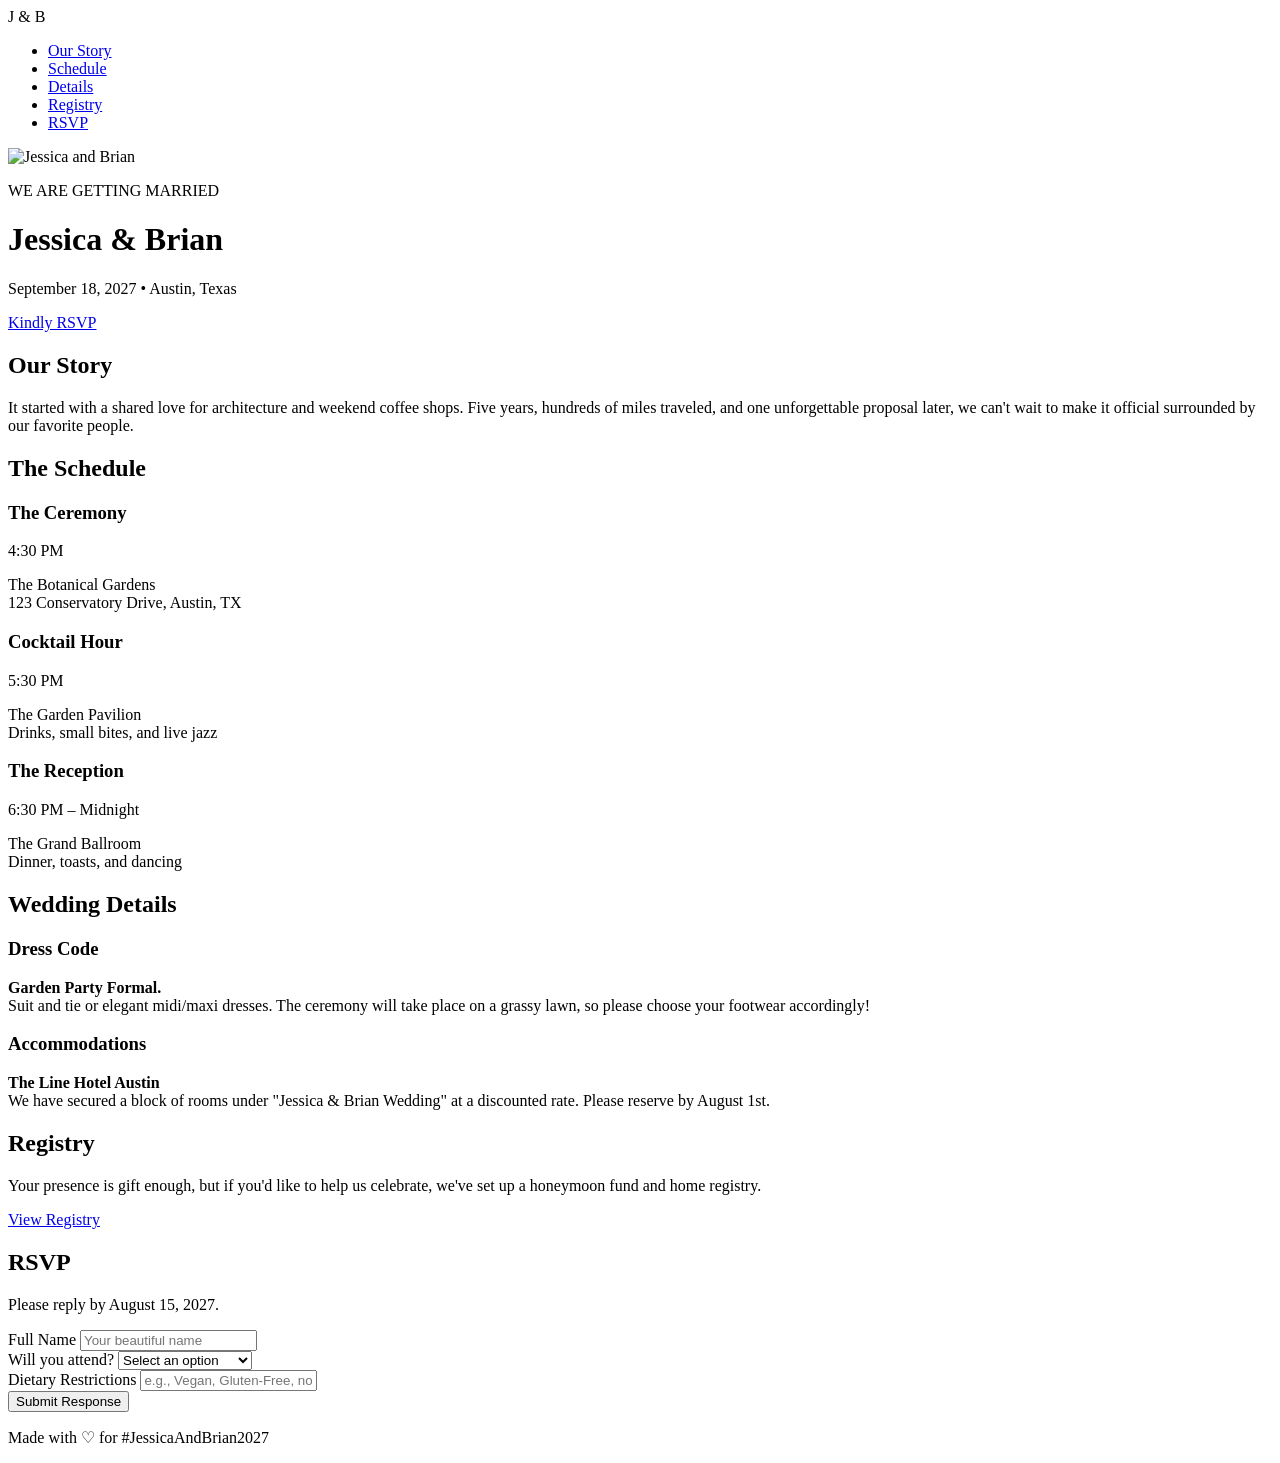
==== index.html @ 6096915d "Create wedding website index.html" ====
<!DOCTYPE html>
<html lang="en">
<head>
    <meta charset="UTF-8">
    <meta name="viewport" content="width=device-width, initial-scale=1.0">
    <title>Our Wedding | Jessica & Brian</title>
    <link rel="stylesheet" href="style.css">
    <!-- Google Fonts for an editorial Canva-like feel -->
    <link rel="preconnect" href="https://googleapis.com">
    <link rel="preconnect" href="https://gstatic.com" crossorigin>
    <link href="https://googleapis.com/css2?family=Cinzel:wght@400;600&family=Montserrat:wght@300;400;500&display=swap" rel="stylesheet">
</head>
<body>

    <!-- Navigation Bar -->
    <nav class="navbar">
        <div class="nav-logo">J & B</div>
        <ul class="nav-links">
            <li><a href="#story">Our Story</a></li>
            <li><a href="#schedule">Schedule</a></li>
            <li><a href="#details">Details</a></li>
            <li><a href="#registry">Registry</a></li>
            <li><a href="#rsvp" class="nav-btn">RSVP</a></li>
        </ul>
    </nav>

    <!-- Hero Section (Split Layout) -->
    <header class="hero">
        <div class="hero-image">
            <!-- Replace with your own engagement photo path -->
            <img src="engagement.jpg" alt="Jessica and Brian">
        </div>
        <div class="hero-text">
            <p class="hero-subtitle">WE ARE GETTING MARRIED</p>
            <h1>Jessica & Brian</h1>
            <p class="hero-date">September 18, 2027 • Austin, Texas</p>
            <a href="#rsvp" class="btn">Kindly RSVP</a>
        </div>
    </header>

    <!-- Our Story Section -->
    <section id="story" class="section container">
        <h2 class="section-title">Our Story</h2>
        <div class="story-content">
            <p>It started with a shared love for architecture and weekend coffee shops. Five years, hundreds of miles traveled, and one unforgettable proposal later, we can't wait to make it official surrounded by our favorite people.</p>
        </div>
    </section>

    <!-- Schedule Section -->
    <section id="schedule" class="section bg-light">
        <div class="container">
            <h2 class="section-title">The Schedule</h2>
            <div class="timeline">
                <div class="timeline-item">
                    <h3>The Ceremony</h3>
                    <p class="time">4:30 PM</p>
                    <p>The Botanical Gardens<br>123 Conservatory Drive, Austin, TX</p>
                </div>
                <div class="timeline-item">
                    <h3>Cocktail Hour</h3>
                    <p class="time">5:30 PM</p>
                    <p>The Garden Pavilion<br>Drinks, small bites, and live jazz</p>
                </div>
                <div class="timeline-item">
                    <h3>The Reception</h3>
                    <p class="time">6:30 PM – Midnight</p>
                    <p>The Grand Ballroom<br>Dinner, toasts, and dancing</p>
                </div>
            </div>
        </div>
    </section>

    <!-- Travel & Details Section -->
    <section id="details" class="section container">
        <h2 class="section-title">Wedding Details</h2>
        <div class="grid">
            <div class="card">
                <h3>Dress Code</h3>
                <p><strong>Garden Party Formal.</strong><br>Suit and tie or elegant midi/maxi dresses. The ceremony will take place on a grassy lawn, so please choose your footwear accordingly!</p>
            </div>
            <div class="card">
                <h3>Accommodations</h3>
                <p><strong>The Line Hotel Austin</strong><br>We have secured a block of rooms under "Jessica & Brian Wedding" at a discounted rate. Please reserve by August 1st.</p>
            </div>
        </div>
    </section>

    <!-- Registry Section -->
    <section id="registry" class="section bg-light">
        <div class="container text-center">
            <h2 class="section-title">Registry</h2>
            <p>Your presence is gift enough, but if you'd like to help us celebrate, we've set up a honeymoon fund and home registry.</p>
            <div class="registry-links">
                <a href="#" class="btn btn-outline" target="_blank">View Registry</a>
            </div>
        </div>
    </section>

    <!-- RSVP Section (GitHub Pages Friendly) -->
    <section id="rsvp" class="section container">
        <h2 class="section-title">RSVP</h2>
        <p class="text-center">Please reply by August 15, 2027.</p>
        <!-- Replace the action URL with your Google Form embed or external form handler link if desired -->
        <form class="rsvp-form" action="#" method="POST">
            <div class="form-group">
                <label for="name">Full Name</label>
                <input type="text" id="name" name="name" required placeholder="Your beautiful name">
            </div>
            <div class="form-group">
                <label for="attendance">Will you attend?</label>
                <select id="attendance" name="attendance" required>
                    <option value="" disabled selected>Select an option</option>
                    <option value="yes">Joyfully Accept</option>
                    <option value="no">Regretfully Decline</option>
                </select>
            </div>
            <div class="form-group">
                <label for="diet">Dietary Restrictions</label>
                <input type="text" id="diet" name="diet" placeholder="e.g., Vegan, Gluten-Free, none">
            </div>
            <button type="submit" class="btn">Submit Response</button>
        </form>
    </section>

    <!-- Footer -->
    <footer class="footer">
        <p>Made with ♡ for #JessicaAndBrian2027</p>
    </footer>

</body>
</html>
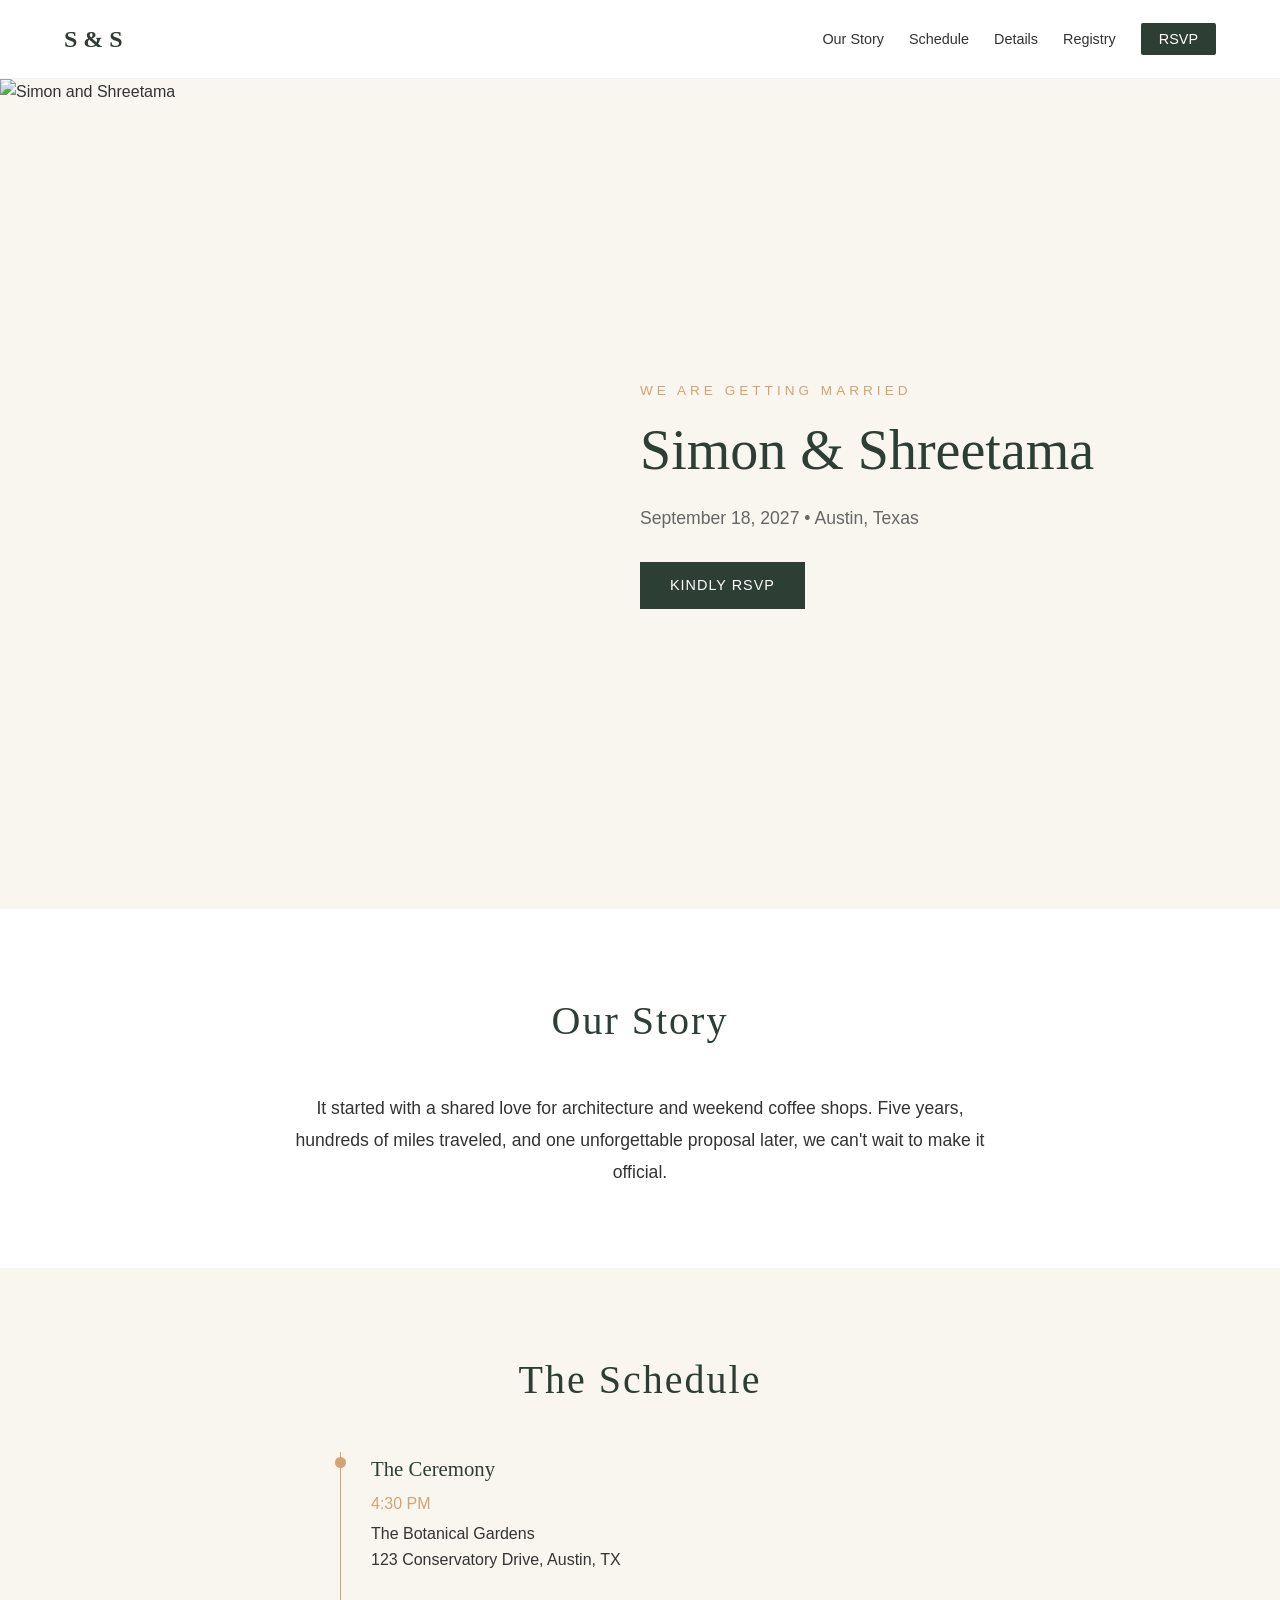
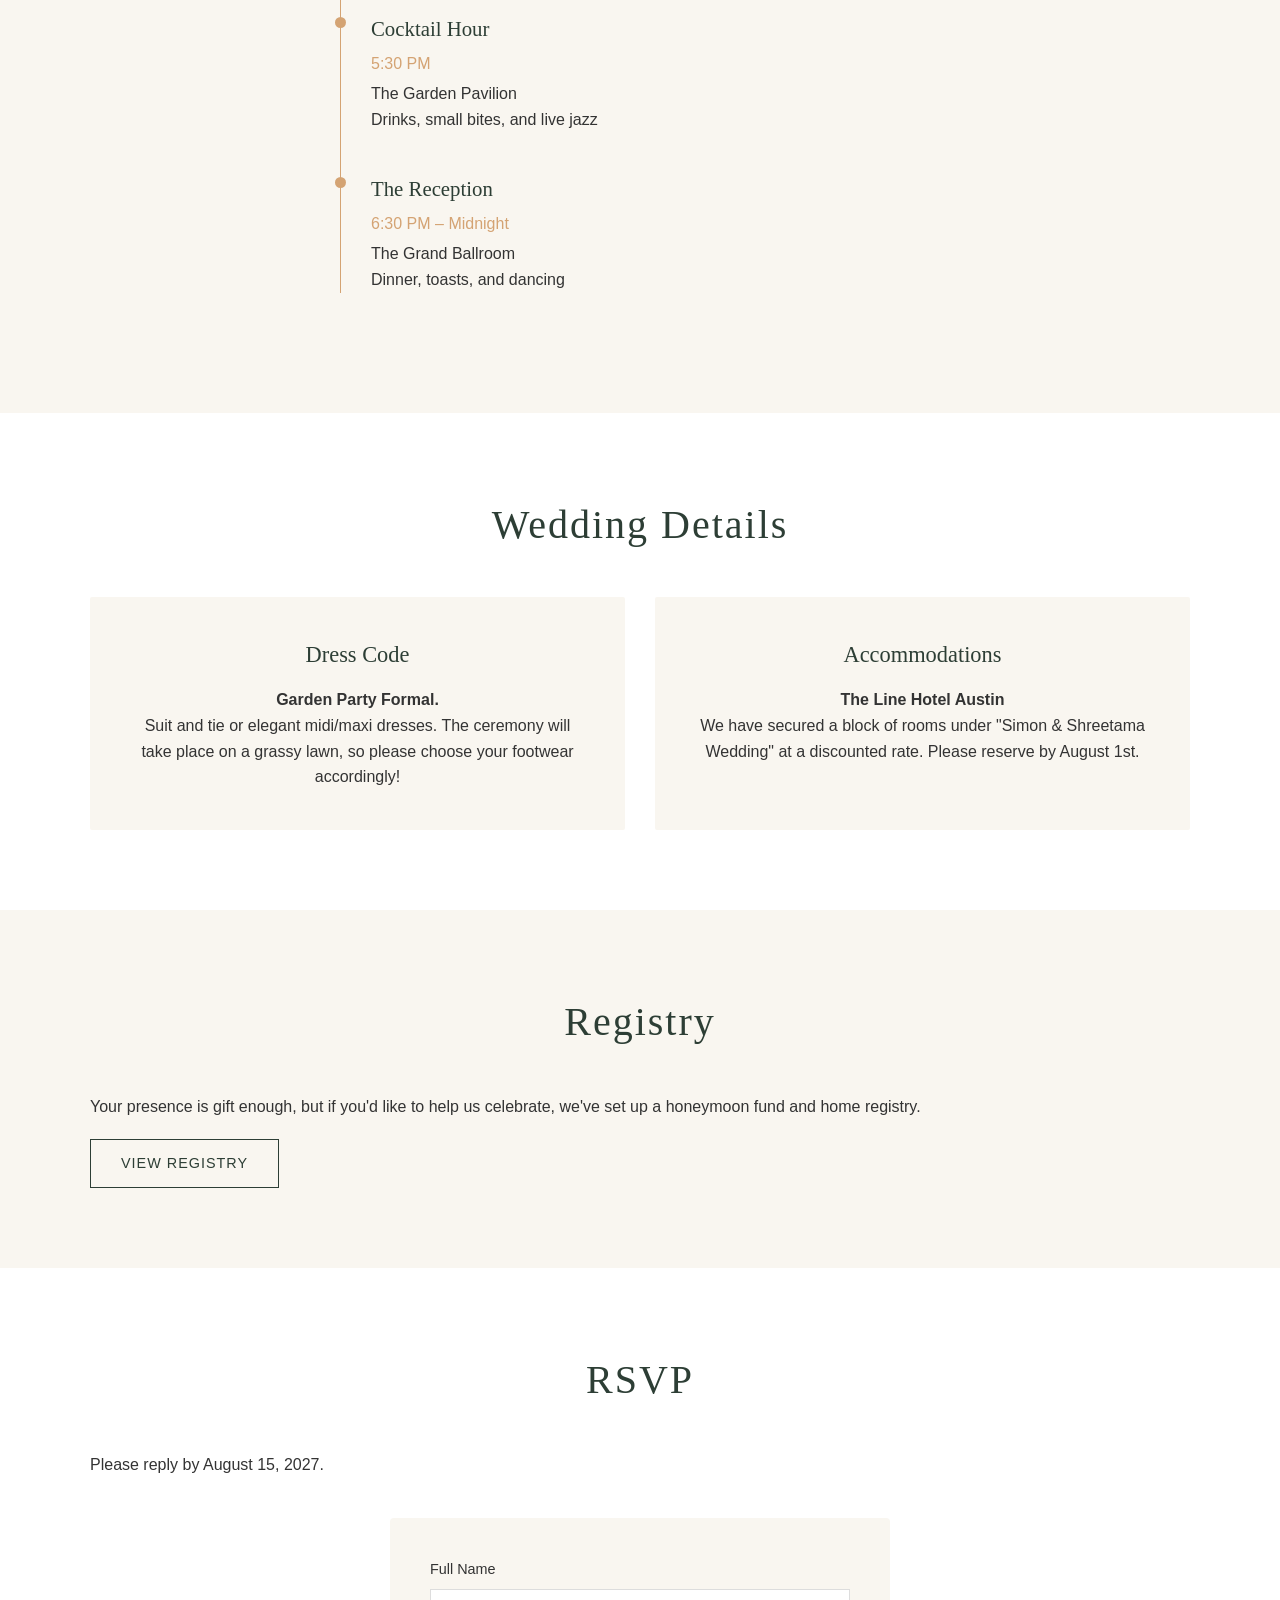
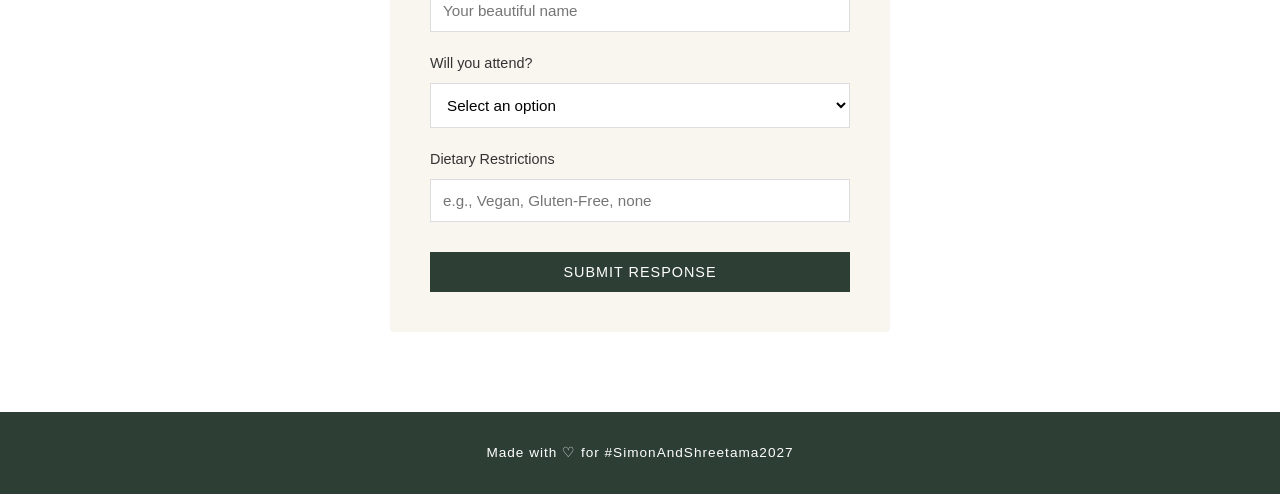
==== commit fd05c497: "Update names to Simon and Shreetama." ====
--- a/index.html
+++ b/index.html
@@ -3,7 +3,7 @@
 <head>
     <meta charset="UTF-8">
     <meta name="viewport" content="width=device-width, initial-scale=1.0">
-    <title>Our Wedding | Jessica & Brian</title>
+    <title>Our Wedding | Simon & Shreetama</title>
     <link rel="stylesheet" href="style.css">
     <!-- Google Fonts for an editorial Canva-like feel -->
     <link rel="preconnect" href="https://googleapis.com">
@@ -14,7 +14,7 @@
 
     <!-- Navigation Bar -->
     <nav class="navbar">
-        <div class="nav-logo">J & B</div>
+        <div class="nav-logo">S & S</div>
         <ul class="nav-links">
             <li><a href="#story">Our Story</a></li>
             <li><a href="#schedule">Schedule</a></li>
@@ -28,11 +28,11 @@
     <header class="hero">
         <div class="hero-image">
             <!-- Replace with your own engagement photo path -->
-            <img src="engagement.jpg" alt="Jessica and Brian">
+            <img src="engagement.jpg" alt="Simon and Shreetama">
         </div>
         <div class="hero-text">
             <p class="hero-subtitle">WE ARE GETTING MARRIED</p>
-            <h1>Jessica & Brian</h1>
+            <h1>Simon & Shreetama</h1>
             <p class="hero-date">September 18, 2027 • Austin, Texas</p>
             <a href="#rsvp" class="btn">Kindly RSVP</a>
         </div>
@@ -42,7 +42,7 @@
     <section id="story" class="section container">
         <h2 class="section-title">Our Story</h2>
         <div class="story-content">
-            <p>It started with a shared love for architecture and weekend coffee shops. Five years, hundreds of miles traveled, and one unforgettable proposal later, we can't wait to make it official surrounded by our favorite people.</p>
+            <p>It started with a shared love for architecture and weekend coffee shops. Five years, hundreds of miles traveled, and one unforgettable proposal later, we can't wait to make it official.</p>
         </div>
     </section>
 
@@ -80,7 +80,7 @@
             </div>
             <div class="card">
                 <h3>Accommodations</h3>
-                <p><strong>The Line Hotel Austin</strong><br>We have secured a block of rooms under "Jessica & Brian Wedding" at a discounted rate. Please reserve by August 1st.</p>
+                <p><strong>The Line Hotel Austin</strong><br>We have secured a block of rooms under "Simon & Shreetama Wedding" at a discounted rate. Please reserve by August 1st.</p>
             </div>
         </div>
     </section>
@@ -124,7 +124,7 @@
 
     <!-- Footer -->
     <footer class="footer">
-        <p>Made with ♡ for #JessicaAndBrian2027</p>
+        <p>Made with ♡ for #SimonAndShreetama2027</p>
     </footer>
 
 </body>
--- a/style.css
+++ b/style.css
@@ -0,0 +1,324 @@
+/* --- Global Resets & Variables --- */
+:root {
+    --primary-color: #2D3E35; /* Editorial Forest Green */
+    --accent-color: #D4A373;  /* Warm Sand/Gold Accent */
+    --text-color: #333333;
+    --bg-light: #F9F6F0;      /* Warm Cream Background */
+    --white: #FFFFFF;
+    --font-heading: 'Cinzel', serif;
+    --font-body: 'Montserrat', sans-serif;
+}
+
+* {
+    margin: 0;
+    padding: 0;
+    box-sizing: border-box;
+}
+
+html {
+    scroll-behavior: smooth;
+}
+
+body {
+    font-family: var(--font-body);
+    color: var(--text-color);
+    line-height: 1.6;
+    background-color: var(--white);
+}
+
+/* --- Layout Utilities --- */
+.container {
+    width: 90%;
+    max-width: 1100px;
+    margin: 0 auto;
+}
+
+.section {
+    padding: 80px 0;
+}
+
+.bg-light {
+    background-color: var(--bg-light);
+}
+
+.text-center {
+    text-center: center;
+}
+
+h1, h2, h3 {
+    font-family: var(--font-heading);
+    color: var(--primary-color);
+    font-weight: 400;
+}
+
+.section-title {
+    font-size: 2.5rem;
+    text-align: center;
+    margin-bottom: 40px;
+    letter-spacing: 2px;
+}
+
+/* --- Navigation Bar --- */
+.navbar {
+    display: flex;
+    justify-content: space-between;
+    align-items: center;
+    padding: 20px 5%;
+    position: sticky;
+    top: 0;
+    background: rgba(255, 255, 255, 0.95);
+    z-index: 1000;
+    border-bottom: 1px solid rgba(0,0,0,0.05);
+}
+
+.nav-logo {
+    font-family: var(--font-heading);
+    font-size: 1.5rem;
+    font-weight: 600;
+    color: var(--primary-color);
+}
+
+.nav-links {
+    display: flex;
+    list-style: none;
+    align-items: center;
+}
+
+.nav-links li {
+    margin-left: 25px;
+}
+
+.nav-links a {
+    text-decoration: none;
+    color: var(--text-color);
+    font-size: 0.9rem;
+    font-weight: 400;
+    transition: color 0.3s;
+}
+
+.nav-links a:hover {
+    color: var(--accent-color);
+}
+
+.nav-btn {
+    background-color: var(--primary-color);
+    color: var(--white) !important;
+    padding: 8px 18px;
+    border-radius: 2px;
+}
+
+/* --- Buttons --- */
+.btn {
+    display: inline-block;
+    background-color: var(--primary-color);
+    color: var(--white);
+    padding: 12px 30px;
+    text-decoration: none;
+    font-size: 0.9rem;
+    letter-spacing: 1px;
+    text-transform: uppercase;
+    transition: background-color 0.3s, transform 0.2s;
+    border: none;
+    cursor: pointer;
+}
+
+.btn:hover {
+    background-color: #1f2c25;
+    transform: translateY(-2px);
+}
+
+.btn-outline {
+    background-color: transparent;
+    color: var(--primary-color);
+    border: 1px solid var(--primary-color);
+    margin-top: 20px;
+}
+
+.btn-outline:hover {
+    background-color: var(--primary-color);
+    color: var(--white);
+}
+
+/* --- Hero Section (Canva Split Style) --- */
+.hero {
+    display: flex;
+    min-height: calc(100vh - 70px);
+    background-color: var(--bg-light);
+}
+
+.hero-image {
+    flex: 1;
+    overflow: hidden;
+}
+
+.hero-image img {
+    width: 100%;
+    height: 100%;
+    object-fit: cover;
+}
+
+.hero-text {
+    flex: 1;
+    display: flex;
+    flex-direction: column;
+    justify-content: center;
+    align-items: flex-start;
+    padding: 60px;
+}
+
+.hero-subtitle {
+    font-size: 0.85rem;
+    letter-spacing: 4px;
+    color: var(--accent-color);
+    margin-bottom: 15px;
+}
+
+.hero h1 {
+    font-size: 3.5rem;
+    line-height: 1.2;
+    margin-bottom: 20px;
+}
+
+.hero-date {
+    font-size: 1.1rem;
+    margin-bottom: 30px;
+    color: #666;
+}
+
+/* --- Our Story --- */
+.story-content {
+    max-width: 700px;
+    margin: 0 auto;
+    text-align: center;
+    font-size: 1.1rem;
+    line-height: 1.8;
+}
+
+/* --- Schedule Timeline --- */
+.timeline {
+    max-width: 600px;
+    margin: 0 auto;
+    position: relative;
+    padding-left: 30px;
+    border-left: 1px solid var(--accent-color);
+}
+
+.timeline-item {
+    margin-bottom: 40px;
+    position: relative;
+}
+
+.timeline-item::before {
+    content: '';
+    position: absolute;
+    left: -36px;
+    top: 5px;
+    width: 11px;
+    height: 11px;
+    background-color: var(--accent-color);
+    border-radius: 50%;
+}
+
+.timeline-item h3 {
+    font-size: 1.3rem;
+    margin-bottom: 5px;
+}
+
+.time {
+    font-weight: 500;
+    color: var(--accent-color);
+    margin-bottom: 5px;
+}
+
+/* --- Grid & Details Cards --- */
+.grid {
+    display: grid;
+    grid-template-columns: repeat(auto-fit, minmax(300px, 1fr));
+    gap: 30px;
+    margin-top: 20px;
+}
+
+.card {
+    background: var(--bg-light);
+    padding: 40px;
+    border-radius: 2px;
+    text-align: center;
+}
+
+.card h3 {
+    margin-bottom: 15px;
+    font-size: 1.4rem;
+}
+
+/* --- RSVP Form --- */
+.rsvp-form {
+    max-width: 500px;
+    margin: 40px auto 0 auto;
+    background: var(--bg-light);
+    padding: 40px;
+    border-radius: 4px;
+}
+
+.form-group {
+    margin-bottom: 20px;
+}
+
+.form-group label {
+    display: block;
+    margin-bottom: 8px;
+    font-size: 0.9rem;
+    font-weight: 500;
+}
+
+.form-group input,
+.form-group select {
+    width: 100%;
+    padding: 12px;
+    border: 1px solid #ddd;
+    background: var(--white);
+    font-family: var(--font-body);
+    font-size: 0.95rem;
+}
+
+.rsvp-form .btn {
+    width: 100%;
+    margin-top: 10px;
+}
+
+/* --- Footer --- */
+.footer {
+    background-color: var(--primary-color);
+    color: var(--white);
+    text-align: center;
+    padding: 30px 0;
+    font-size: 0.85rem;
+    letter-spacing: 1px;
+}
+
+/* --- Mobile Responsiveness --- */
+@media (max-width: 768px) {
+    .navbar {
+        flex-direction: column;
+        gap: 15px;
+    }
+    .nav-links {
+        gap: 15px;
+    }
+    .nav-links li {
+        margin-left: 0;
+    }
+    .hero {
+        flex-direction: column;
+    }
+    .hero-text {
+        padding: 40px 20px;
+        align-items: center;
+        text-align: center;
+    }
+    .hero h1 {
+        font-size: 2.5rem;
+    }
+    .section-title {
+        font-size: 2rem;
+    }
+}
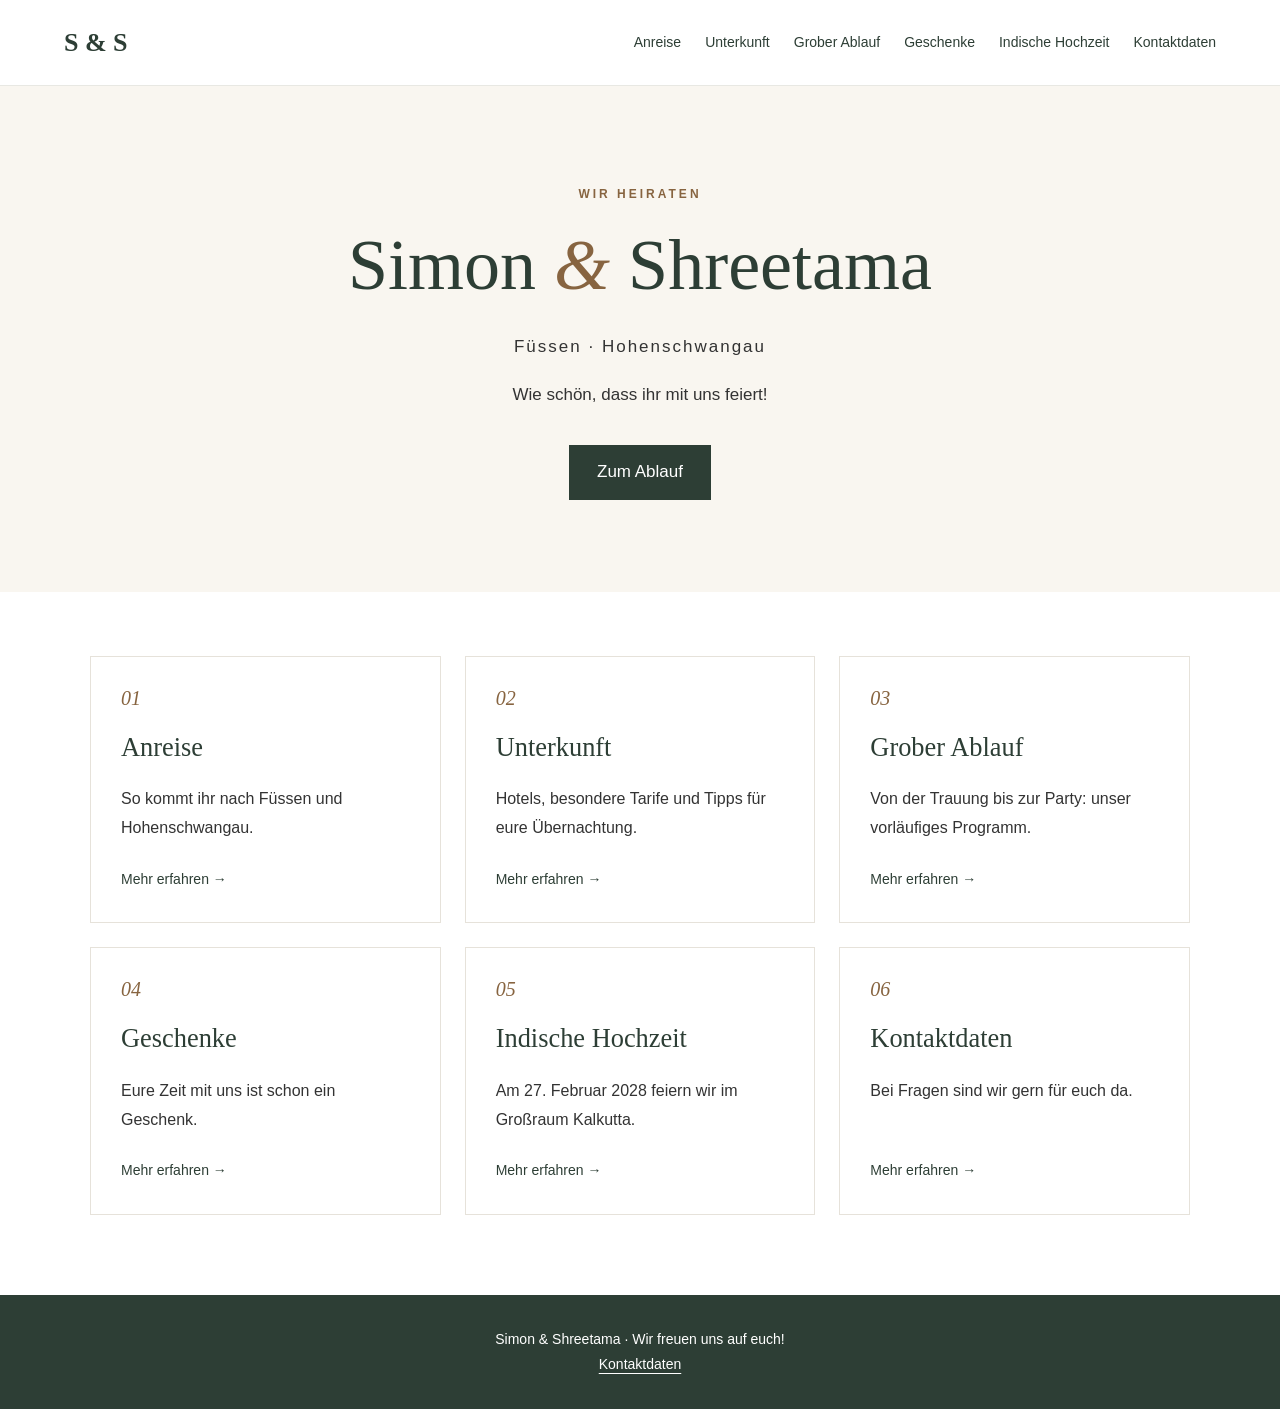
==== commit 5545a0ca: "Replace wedding template with six German information pages from supplied document" ====
--- a/index.html
+++ b/index.html
@@ -1,131 +1,5 @@
-<!DOCTYPE html>
-<html lang="en">
-<head>
-    <meta charset="UTF-8">
-    <meta name="viewport" content="width=device-width, initial-scale=1.0">
-    <title>Our Wedding | Simon & Shreetama</title>
-    <link rel="stylesheet" href="style.css">
-    <!-- Google Fonts for an editorial Canva-like feel -->
-    <link rel="preconnect" href="https://googleapis.com">
-    <link rel="preconnect" href="https://gstatic.com" crossorigin>
-    <link href="https://googleapis.com/css2?family=Cinzel:wght@400;600&family=Montserrat:wght@300;400;500&display=swap" rel="stylesheet">
-</head>
-<body>
-
-    <!-- Navigation Bar -->
-    <nav class="navbar">
-        <div class="nav-logo">S & S</div>
-        <ul class="nav-links">
-            <li><a href="#story">Our Story</a></li>
-            <li><a href="#schedule">Schedule</a></li>
-            <li><a href="#details">Details</a></li>
-            <li><a href="#registry">Registry</a></li>
-            <li><a href="#rsvp" class="nav-btn">RSVP</a></li>
-        </ul>
-    </nav>
-
-    <!-- Hero Section (Split Layout) -->
-    <header class="hero">
-        <div class="hero-image">
-            <!-- Replace with your own engagement photo path -->
-            <img src="engagement.jpg" alt="Simon and Shreetama">
-        </div>
-        <div class="hero-text">
-            <p class="hero-subtitle">WE ARE GETTING MARRIED</p>
-            <h1>Simon & Shreetama</h1>
-            <p class="hero-date">September 18, 2027 • Austin, Texas</p>
-            <a href="#rsvp" class="btn">Kindly RSVP</a>
-        </div>
-    </header>
-
-    <!-- Our Story Section -->
-    <section id="story" class="section container">
-        <h2 class="section-title">Our Story</h2>
-        <div class="story-content">
-            <p>It started with a shared love for architecture and weekend coffee shops. Five years, hundreds of miles traveled, and one unforgettable proposal later, we can't wait to make it official.</p>
-        </div>
-    </section>
-
-    <!-- Schedule Section -->
-    <section id="schedule" class="section bg-light">
-        <div class="container">
-            <h2 class="section-title">The Schedule</h2>
-            <div class="timeline">
-                <div class="timeline-item">
-                    <h3>The Ceremony</h3>
-                    <p class="time">4:30 PM</p>
-                    <p>The Botanical Gardens<br>123 Conservatory Drive, Austin, TX</p>
-                </div>
-                <div class="timeline-item">
-                    <h3>Cocktail Hour</h3>
-                    <p class="time">5:30 PM</p>
-                    <p>The Garden Pavilion<br>Drinks, small bites, and live jazz</p>
-                </div>
-                <div class="timeline-item">
-                    <h3>The Reception</h3>
-                    <p class="time">6:30 PM – Midnight</p>
-                    <p>The Grand Ballroom<br>Dinner, toasts, and dancing</p>
-                </div>
-            </div>
-        </div>
-    </section>
-
-    <!-- Travel & Details Section -->
-    <section id="details" class="section container">
-        <h2 class="section-title">Wedding Details</h2>
-        <div class="grid">
-            <div class="card">
-                <h3>Dress Code</h3>
-                <p><strong>Garden Party Formal.</strong><br>Suit and tie or elegant midi/maxi dresses. The ceremony will take place on a grassy lawn, so please choose your footwear accordingly!</p>
-            </div>
-            <div class="card">
-                <h3>Accommodations</h3>
-                <p><strong>The Line Hotel Austin</strong><br>We have secured a block of rooms under "Simon & Shreetama Wedding" at a discounted rate. Please reserve by August 1st.</p>
-            </div>
-        </div>
-    </section>
-
-    <!-- Registry Section -->
-    <section id="registry" class="section bg-light">
-        <div class="container text-center">
-            <h2 class="section-title">Registry</h2>
-            <p>Your presence is gift enough, but if you'd like to help us celebrate, we've set up a honeymoon fund and home registry.</p>
-            <div class="registry-links">
-                <a href="#" class="btn btn-outline" target="_blank">View Registry</a>
-            </div>
-        </div>
-    </section>
-
-    <!-- RSVP Section (GitHub Pages Friendly) -->
-    <section id="rsvp" class="section container">
-        <h2 class="section-title">RSVP</h2>
-        <p class="text-center">Please reply by August 15, 2027.</p>
-        <!-- Replace the action URL with your Google Form embed or external form handler link if desired -->
-        <form class="rsvp-form" action="#" method="POST">
-            <div class="form-group">
-                <label for="name">Full Name</label>
-                <input type="text" id="name" name="name" required placeholder="Your beautiful name">
-            </div>
-            <div class="form-group">
-                <label for="attendance">Will you attend?</label>
-                <select id="attendance" name="attendance" required>
-                    <option value="" disabled selected>Select an option</option>
-                    <option value="yes">Joyfully Accept</option>
-                    <option value="no">Regretfully Decline</option>
-                </select>
-            </div>
-            <div class="form-group">
-                <label for="diet">Dietary Restrictions</label>
-                <input type="text" id="diet" name="diet" placeholder="e.g., Vegan, Gluten-Free, none">
-            </div>
-            <button type="submit" class="btn">Submit Response</button>
-        </form>
-    </section>
-
-    <!-- Footer -->
-    <footer class="footer">
-        <p>Made with ♡ for #SimonAndShreetama2027</p>
-    </footer>
-
-</body>
-</html>
+<!doctype html>
+<html lang="de"><head><meta charset="utf-8"><meta name="viewport" content="width=device-width, initial-scale=1"><meta name="description" content="Unsere Hochzeit – die Hochzeit von Simon und Shreetama"><title>Unsere Hochzeit | Simon &amp; Shreetama</title><link rel="stylesheet" href="style.css"></head><body>
+<a class="skip-link" href="#inhalt">Zum Inhalt</a>
+<header class="navbar"><a class="nav-logo" href="index.html" aria-label="Simon und Shreetama – Startseite">S &amp; S</a><nav aria-label="Hauptnavigation"><ul class="nav-links"><li><a href="anreise.html">Anreise</a></li><li><a href="unterkunft.html">Unterkunft</a></li><li><a href="ablauf.html">Grober Ablauf</a></li><li><a href="geschenke.html">Geschenke</a></li><li><a href="indische-hochzeit.html">Indische Hochzeit</a></li><li><a href="kontakt.html">Kontaktdaten</a></li></ul></nav></header>
+<main id="inhalt"><section class="hero"><p class="eyebrow">Wir heiraten</p><h1>Simon <span>&amp;</span> Shreetama</h1><p class="hero-place">Füssen · Hohenschwangau</p><p>Wie schön, dass ihr mit uns feiert!</p><a class="btn" href="ablauf.html">Zum Ablauf</a></section><section class="container overview" aria-label="Informationen zur Hochzeit"><a class="card" href="anreise.html"><span class="number">01</span><h2>Anreise</h2><p>So kommt ihr nach Füssen und Hohenschwangau.</p><span class="more">Mehr erfahren →</span></a><a class="card" href="unterkunft.html"><span class="number">02</span><h2>Unterkunft</h2><p>Hotels, besondere Tarife und Tipps für eure Übernachtung.</p><span class="more">Mehr erfahren →</span></a><a class="card" href="ablauf.html"><span class="number">03</span><h2>Grober Ablauf</h2><p>Von der Trauung bis zur Party: unser vorläufiges Programm.</p><span class="more">Mehr erfahren →</span></a><a class="card" href="geschenke.html"><span class="number">04</span><h2>Geschenke</h2><p>Eure Zeit mit uns ist schon ein Geschenk.</p><span class="more">Mehr erfahren →</span></a><a class="card" href="indische-hochzeit.html"><span class="number">05</span><h2>Indische Hochzeit</h2><p>Am 27. Februar 2028 feiern wir im Großraum Kalkutta.</p><span class="more">Mehr erfahren →</span></a><a class="card" href="kontakt.html"><span class="number">06</span><h2>Kontaktdaten</h2><p>Bei Fragen sind wir gern für euch da.</p><span class="more">Mehr erfahren →</span></a></section></main><footer>Simon &amp; Shreetama · Wir freuen uns auf euch!<br><a href="kontakt.html">Kontaktdaten</a></footer></body></html>
--- a/style.css
+++ b/style.css
@@ -1,324 +1 @@
-/* --- Global Resets & Variables --- */
-:root {
-    --primary-color: #2D3E35; /* Editorial Forest Green */
-    --accent-color: #D4A373;  /* Warm Sand/Gold Accent */
-    --text-color: #333333;
-    --bg-light: #F9F6F0;      /* Warm Cream Background */
-    --white: #FFFFFF;
-    --font-heading: 'Cinzel', serif;
-    --font-body: 'Montserrat', sans-serif;
-}
-
-* {
-    margin: 0;
-    padding: 0;
-    box-sizing: border-box;
-}
-
-html {
-    scroll-behavior: smooth;
-}
-
-body {
-    font-family: var(--font-body);
-    color: var(--text-color);
-    line-height: 1.6;
-    background-color: var(--white);
-}
-
-/* --- Layout Utilities --- */
-.container {
-    width: 90%;
-    max-width: 1100px;
-    margin: 0 auto;
-}
-
-.section {
-    padding: 80px 0;
-}
-
-.bg-light {
-    background-color: var(--bg-light);
-}
-
-.text-center {
-    text-center: center;
-}
-
-h1, h2, h3 {
-    font-family: var(--font-heading);
-    color: var(--primary-color);
-    font-weight: 400;
-}
-
-.section-title {
-    font-size: 2.5rem;
-    text-align: center;
-    margin-bottom: 40px;
-    letter-spacing: 2px;
-}
-
-/* --- Navigation Bar --- */
-.navbar {
-    display: flex;
-    justify-content: space-between;
-    align-items: center;
-    padding: 20px 5%;
-    position: sticky;
-    top: 0;
-    background: rgba(255, 255, 255, 0.95);
-    z-index: 1000;
-    border-bottom: 1px solid rgba(0,0,0,0.05);
-}
-
-.nav-logo {
-    font-family: var(--font-heading);
-    font-size: 1.5rem;
-    font-weight: 600;
-    color: var(--primary-color);
-}
-
-.nav-links {
-    display: flex;
-    list-style: none;
-    align-items: center;
-}
-
-.nav-links li {
-    margin-left: 25px;
-}
-
-.nav-links a {
-    text-decoration: none;
-    color: var(--text-color);
-    font-size: 0.9rem;
-    font-weight: 400;
-    transition: color 0.3s;
-}
-
-.nav-links a:hover {
-    color: var(--accent-color);
-}
-
-.nav-btn {
-    background-color: var(--primary-color);
-    color: var(--white) !important;
-    padding: 8px 18px;
-    border-radius: 2px;
-}
-
-/* --- Buttons --- */
-.btn {
-    display: inline-block;
-    background-color: var(--primary-color);
-    color: var(--white);
-    padding: 12px 30px;
-    text-decoration: none;
-    font-size: 0.9rem;
-    letter-spacing: 1px;
-    text-transform: uppercase;
-    transition: background-color 0.3s, transform 0.2s;
-    border: none;
-    cursor: pointer;
-}
-
-.btn:hover {
-    background-color: #1f2c25;
-    transform: translateY(-2px);
-}
-
-.btn-outline {
-    background-color: transparent;
-    color: var(--primary-color);
-    border: 1px solid var(--primary-color);
-    margin-top: 20px;
-}
-
-.btn-outline:hover {
-    background-color: var(--primary-color);
-    color: var(--white);
-}
-
-/* --- Hero Section (Canva Split Style) --- */
-.hero {
-    display: flex;
-    min-height: calc(100vh - 70px);
-    background-color: var(--bg-light);
-}
-
-.hero-image {
-    flex: 1;
-    overflow: hidden;
-}
-
-.hero-image img {
-    width: 100%;
-    height: 100%;
-    object-fit: cover;
-}
-
-.hero-text {
-    flex: 1;
-    display: flex;
-    flex-direction: column;
-    justify-content: center;
-    align-items: flex-start;
-    padding: 60px;
-}
-
-.hero-subtitle {
-    font-size: 0.85rem;
-    letter-spacing: 4px;
-    color: var(--accent-color);
-    margin-bottom: 15px;
-}
-
-.hero h1 {
-    font-size: 3.5rem;
-    line-height: 1.2;
-    margin-bottom: 20px;
-}
-
-.hero-date {
-    font-size: 1.1rem;
-    margin-bottom: 30px;
-    color: #666;
-}
-
-/* --- Our Story --- */
-.story-content {
-    max-width: 700px;
-    margin: 0 auto;
-    text-align: center;
-    font-size: 1.1rem;
-    line-height: 1.8;
-}
-
-/* --- Schedule Timeline --- */
-.timeline {
-    max-width: 600px;
-    margin: 0 auto;
-    position: relative;
-    padding-left: 30px;
-    border-left: 1px solid var(--accent-color);
-}
-
-.timeline-item {
-    margin-bottom: 40px;
-    position: relative;
-}
-
-.timeline-item::before {
-    content: '';
-    position: absolute;
-    left: -36px;
-    top: 5px;
-    width: 11px;
-    height: 11px;
-    background-color: var(--accent-color);
-    border-radius: 50%;
-}
-
-.timeline-item h3 {
-    font-size: 1.3rem;
-    margin-bottom: 5px;
-}
-
-.time {
-    font-weight: 500;
-    color: var(--accent-color);
-    margin-bottom: 5px;
-}
-
-/* --- Grid & Details Cards --- */
-.grid {
-    display: grid;
-    grid-template-columns: repeat(auto-fit, minmax(300px, 1fr));
-    gap: 30px;
-    margin-top: 20px;
-}
-
-.card {
-    background: var(--bg-light);
-    padding: 40px;
-    border-radius: 2px;
-    text-align: center;
-}
-
-.card h3 {
-    margin-bottom: 15px;
-    font-size: 1.4rem;
-}
-
-/* --- RSVP Form --- */
-.rsvp-form {
-    max-width: 500px;
-    margin: 40px auto 0 auto;
-    background: var(--bg-light);
-    padding: 40px;
-    border-radius: 4px;
-}
-
-.form-group {
-    margin-bottom: 20px;
-}
-
-.form-group label {
-    display: block;
-    margin-bottom: 8px;
-    font-size: 0.9rem;
-    font-weight: 500;
-}
-
-.form-group input,
-.form-group select {
-    width: 100%;
-    padding: 12px;
-    border: 1px solid #ddd;
-    background: var(--white);
-    font-family: var(--font-body);
-    font-size: 0.95rem;
-}
-
-.rsvp-form .btn {
-    width: 100%;
-    margin-top: 10px;
-}
-
-/* --- Footer --- */
-.footer {
-    background-color: var(--primary-color);
-    color: var(--white);
-    text-align: center;
-    padding: 30px 0;
-    font-size: 0.85rem;
-    letter-spacing: 1px;
-}
-
-/* --- Mobile Responsiveness --- */
-@media (max-width: 768px) {
-    .navbar {
-        flex-direction: column;
-        gap: 15px;
-    }
-    .nav-links {
-        gap: 15px;
-    }
-    .nav-links li {
-        margin-left: 0;
-    }
-    .hero {
-        flex-direction: column;
-    }
-    .hero-text {
-        padding: 40px 20px;
-        align-items: center;
-        text-align: center;
-    }
-    .hero h1 {
-        font-size: 2.5rem;
-    }
-    .section-title {
-        font-size: 2rem;
-    }
-}
+:root{--green:#2d3e35;--gold:#876440;--cream:#f9f6f0;--text:#333}*{box-sizing:border-box}body{margin:0;background:#fff;color:var(--text);font:17px/1.8 Arial,sans-serif}a{color:var(--green);text-underline-offset:4px;overflow-wrap:anywhere}a:hover{color:var(--gold)}a:focus-visible{outline:3px solid var(--gold);outline-offset:5px}.skip-link{position:absolute;left:16px;top:-80px;background:white;padding:12px;z-index:10}.skip-link:focus{top:12px}.navbar{display:flex;align-items:center;justify-content:space-between;gap:28px;padding:22px 5%;border-bottom:1px solid #e8e8e3}.nav-logo{font:600 26px Georgia,serif;text-decoration:none;white-space:nowrap}.nav-links{display:flex;flex-wrap:wrap;gap:12px 24px;margin:0;padding:0;list-style:none}.nav-links a{font-size:14px;text-decoration:none;padding:8px 0;display:inline-block}.nav-links a[aria-current]{border-bottom:2px solid var(--gold)}h1,h2{font-family:Georgia,serif;font-weight:400;color:var(--green);line-height:1.2}h1{font-size:clamp(2.5rem,6vw,4.5rem);margin:12px 0 32px}h2{font-size:1.65rem}.eyebrow{text-transform:uppercase;letter-spacing:3px;font-size:12px;color:var(--gold);font-weight:bold}.hero{text-align:center;background:var(--cream);padding:86px 24px 92px}.hero h1{margin:16px 0 24px}.hero h1 span{font-style:italic;color:var(--gold)}.hero-place{letter-spacing:2px}.btn{display:inline-block;background:var(--green);color:white;text-decoration:none;padding:12px 28px;margin-top:18px}.btn:hover{background:#1f2c25;color:white}.container{width:min(1100px,90%);margin:auto}.overview{display:grid;grid-template-columns:repeat(3,minmax(0,1fr));gap:24px;padding:64px 0 80px}.card{border:1px solid #e6e2da;padding:30px;text-decoration:none;display:flex;flex-direction:column}.card:hover{background:var(--cream)}.card p{color:var(--text);font-size:16px;margin:0 0 24px}.number{font:italic 20px Georgia,serif;color:var(--gold)}.more{margin-top:auto;font-size:14px}.prose{max-width:780px;padding:64px 0 80px}.prose p{margin:0 0 24px}.prose h1{margin-bottom:40px}.note{color:#64543e;font-style:italic}.back{display:inline-block;margin-top:32px}footer{background:var(--green);color:white;text-align:center;padding:32px 20px;font-size:14px}footer a{color:white}@media(max-width:900px){.navbar{flex-direction:column;gap:10px}.nav-links{justify-content:center;gap:4px 18px}.overview{grid-template-columns:repeat(2,minmax(0,1fr))}}@media(max-width:560px){body{font-size:16px}.hero{padding:58px 20px}.overview{grid-template-columns:1fr;padding:36px 0 48px;gap:16px}.prose{padding:40px 0 56px}.card{padding:24px}.nav-links a{font-size:13px}}
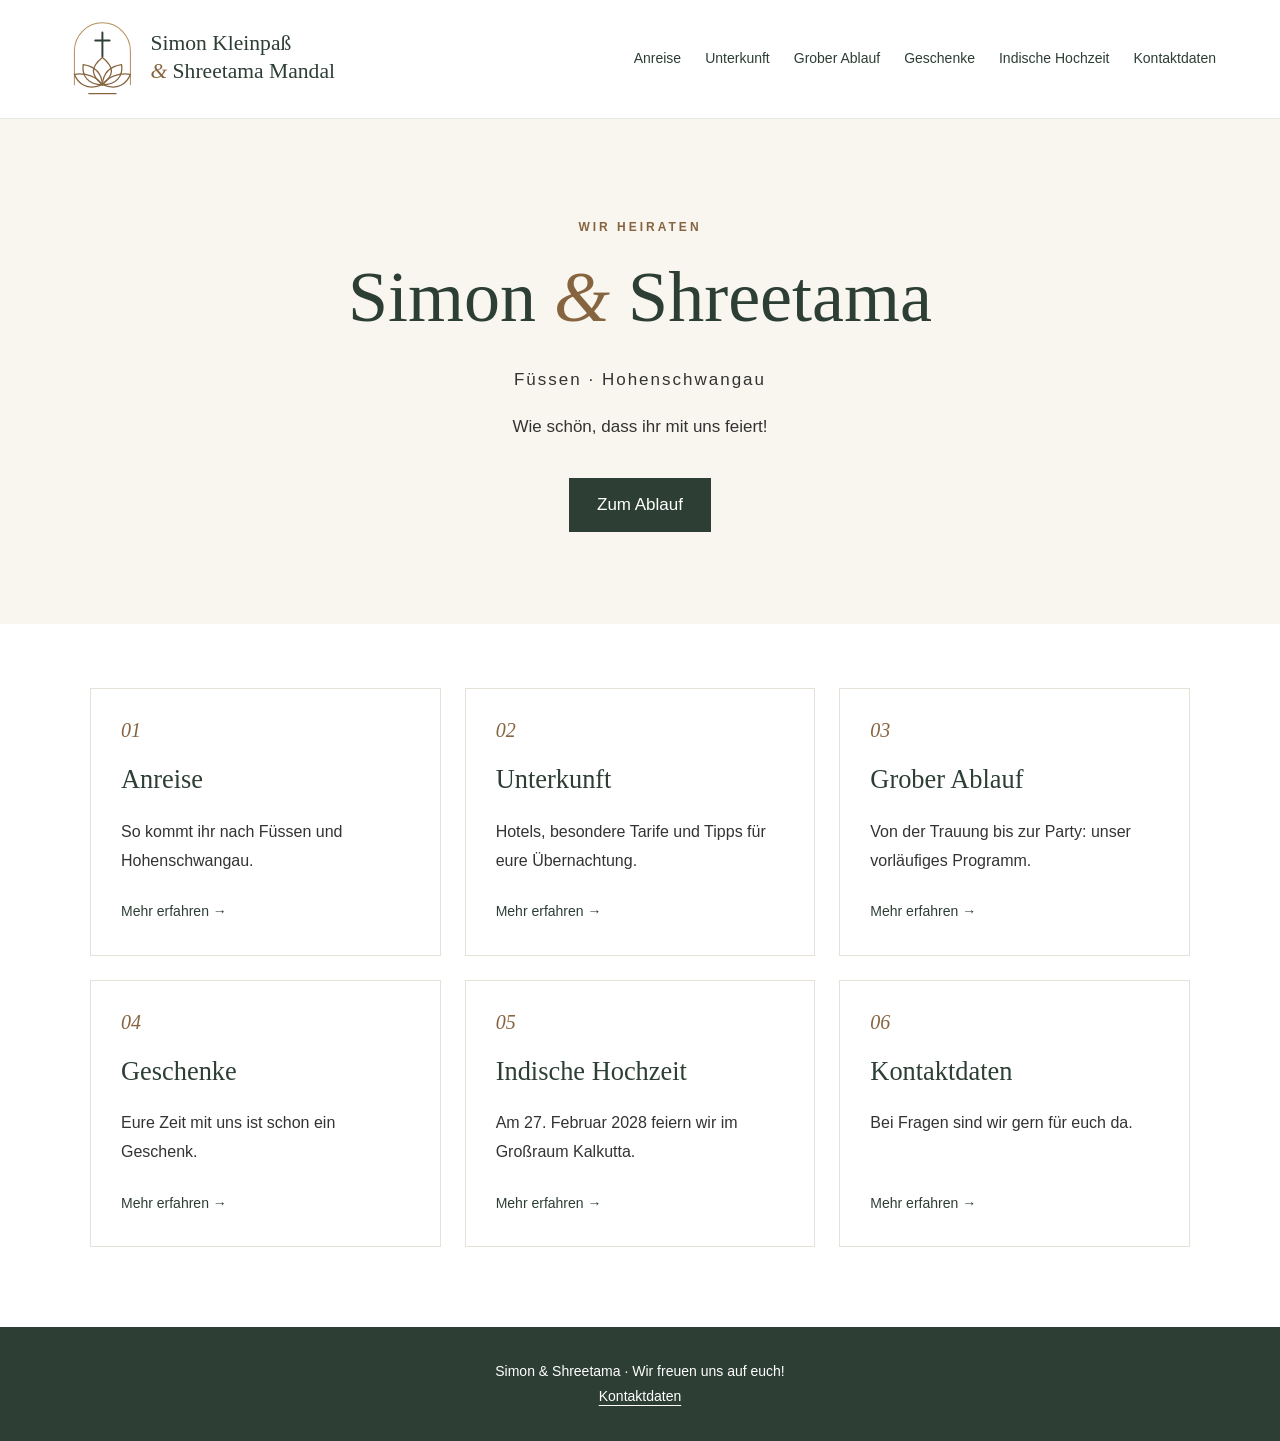
==== commit 2341a43b: "Replace initials with full-name cross and lotus SVG wedding logo" ====
--- a/index.html
+++ b/index.html
@@ -1,5 +1,5 @@
 <!doctype html>
 <html lang="de"><head><meta charset="utf-8"><meta name="viewport" content="width=device-width, initial-scale=1"><meta name="description" content="Unsere Hochzeit – die Hochzeit von Simon und Shreetama"><title>Unsere Hochzeit | Simon &amp; Shreetama</title><link rel="stylesheet" href="style.css"></head><body>
 <a class="skip-link" href="#inhalt">Zum Inhalt</a>
-<header class="navbar"><a class="nav-logo" href="index.html" aria-label="Simon und Shreetama – Startseite">S &amp; S</a><nav aria-label="Hauptnavigation"><ul class="nav-links"><li><a href="anreise.html">Anreise</a></li><li><a href="unterkunft.html">Unterkunft</a></li><li><a href="ablauf.html">Grober Ablauf</a></li><li><a href="geschenke.html">Geschenke</a></li><li><a href="indische-hochzeit.html">Indische Hochzeit</a></li><li><a href="kontakt.html">Kontaktdaten</a></li></ul></nav></header>
+<header class="navbar"><a class="nav-logo" href="index.html" aria-label="Simon und Shreetama – Startseite"><img src="logo.svg" width="410" height="112" alt="Simon Kleinpaß &amp; Shreetama Mandal"></a><nav aria-label="Hauptnavigation"><ul class="nav-links"><li><a href="anreise.html">Anreise</a></li><li><a href="unterkunft.html">Unterkunft</a></li><li><a href="ablauf.html">Grober Ablauf</a></li><li><a href="geschenke.html">Geschenke</a></li><li><a href="indische-hochzeit.html">Indische Hochzeit</a></li><li><a href="kontakt.html">Kontaktdaten</a></li></ul></nav></header>
 <main id="inhalt"><section class="hero"><p class="eyebrow">Wir heiraten</p><h1>Simon <span>&amp;</span> Shreetama</h1><p class="hero-place">Füssen · Hohenschwangau</p><p>Wie schön, dass ihr mit uns feiert!</p><a class="btn" href="ablauf.html">Zum Ablauf</a></section><section class="container overview" aria-label="Informationen zur Hochzeit"><a class="card" href="anreise.html"><span class="number">01</span><h2>Anreise</h2><p>So kommt ihr nach Füssen und Hohenschwangau.</p><span class="more">Mehr erfahren →</span></a><a class="card" href="unterkunft.html"><span class="number">02</span><h2>Unterkunft</h2><p>Hotels, besondere Tarife und Tipps für eure Übernachtung.</p><span class="more">Mehr erfahren →</span></a><a class="card" href="ablauf.html"><span class="number">03</span><h2>Grober Ablauf</h2><p>Von der Trauung bis zur Party: unser vorläufiges Programm.</p><span class="more">Mehr erfahren →</span></a><a class="card" href="geschenke.html"><span class="number">04</span><h2>Geschenke</h2><p>Eure Zeit mit uns ist schon ein Geschenk.</p><span class="more">Mehr erfahren →</span></a><a class="card" href="indische-hochzeit.html"><span class="number">05</span><h2>Indische Hochzeit</h2><p>Am 27. Februar 2028 feiern wir im Großraum Kalkutta.</p><span class="more">Mehr erfahren →</span></a><a class="card" href="kontakt.html"><span class="number">06</span><h2>Kontaktdaten</h2><p>Bei Fragen sind wir gern für euch da.</p><span class="more">Mehr erfahren →</span></a></section></main><footer>Simon &amp; Shreetama · Wir freuen uns auf euch!<br><a href="kontakt.html">Kontaktdaten</a></footer></body></html>
--- a/style.css
+++ b/style.css
@@ -1 +1,7 @@
-:root{--green:#2d3e35;--gold:#876440;--cream:#f9f6f0;--text:#333}*{box-sizing:border-box}body{margin:0;background:#fff;color:var(--text);font:17px/1.8 Arial,sans-serif}a{color:var(--green);text-underline-offset:4px;overflow-wrap:anywhere}a:hover{color:var(--gold)}a:focus-visible{outline:3px solid var(--gold);outline-offset:5px}.skip-link{position:absolute;left:16px;top:-80px;background:white;padding:12px;z-index:10}.skip-link:focus{top:12px}.navbar{display:flex;align-items:center;justify-content:space-between;gap:28px;padding:22px 5%;border-bottom:1px solid #e8e8e3}.nav-logo{font:600 26px Georgia,serif;text-decoration:none;white-space:nowrap}.nav-links{display:flex;flex-wrap:wrap;gap:12px 24px;margin:0;padding:0;list-style:none}.nav-links a{font-size:14px;text-decoration:none;padding:8px 0;display:inline-block}.nav-links a[aria-current]{border-bottom:2px solid var(--gold)}h1,h2{font-family:Georgia,serif;font-weight:400;color:var(--green);line-height:1.2}h1{font-size:clamp(2.5rem,6vw,4.5rem);margin:12px 0 32px}h2{font-size:1.65rem}.eyebrow{text-transform:uppercase;letter-spacing:3px;font-size:12px;color:var(--gold);font-weight:bold}.hero{text-align:center;background:var(--cream);padding:86px 24px 92px}.hero h1{margin:16px 0 24px}.hero h1 span{font-style:italic;color:var(--gold)}.hero-place{letter-spacing:2px}.btn{display:inline-block;background:var(--green);color:white;text-decoration:none;padding:12px 28px;margin-top:18px}.btn:hover{background:#1f2c25;color:white}.container{width:min(1100px,90%);margin:auto}.overview{display:grid;grid-template-columns:repeat(3,minmax(0,1fr));gap:24px;padding:64px 0 80px}.card{border:1px solid #e6e2da;padding:30px;text-decoration:none;display:flex;flex-direction:column}.card:hover{background:var(--cream)}.card p{color:var(--text);font-size:16px;margin:0 0 24px}.number{font:italic 20px Georgia,serif;color:var(--gold)}.more{margin-top:auto;font-size:14px}.prose{max-width:780px;padding:64px 0 80px}.prose p{margin:0 0 24px}.prose h1{margin-bottom:40px}.note{color:#64543e;font-style:italic}.back{display:inline-block;margin-top:32px}footer{background:var(--green);color:white;text-align:center;padding:32px 20px;font-size:14px}footer a{color:white}@media(max-width:900px){.navbar{flex-direction:column;gap:10px}.nav-links{justify-content:center;gap:4px 18px}.overview{grid-template-columns:repeat(2,minmax(0,1fr))}}@media(max-width:560px){body{font-size:16px}.hero{padding:58px 20px}.overview{grid-template-columns:1fr;padding:36px 0 48px;gap:16px}.prose{padding:40px 0 56px}.card{padding:24px}.nav-links a{font-size:13px}}+:root{--green:#2d3e35;--gold:#876440;--cream:#f9f6f0;--text:#333}*{box-sizing:border-box}body{margin:0;background:#fff;color:var(--text);font:17px/1.8 Arial,sans-serif}a{color:var(--green);text-underline-offset:4px;overflow-wrap:anywhere}a:hover{color:var(--gold)}a:focus-visible{outline:3px solid var(--gold);outline-offset:5px}.skip-link{position:absolute;left:16px;top:-80px;background:white;padding:12px;z-index:10}.skip-link:focus{top:12px}.navbar{display:flex;align-items:center;justify-content:space-between;gap:28px;padding:22px 5%;border-bottom:1px solid #e8e8e3}.nav-logo{font:600 26px Georgia,serif;text-decoration:none;white-space:nowrap}.nav-links{display:flex;flex-wrap:wrap;gap:12px 24px;margin:0;padding:0;list-style:none}.nav-links a{font-size:14px;text-decoration:none;padding:8px 0;display:inline-block}.nav-links a[aria-current]{border-bottom:2px solid var(--gold)}h1,h2{font-family:Georgia,serif;font-weight:400;color:var(--green);line-height:1.2}h1{font-size:clamp(2.5rem,6vw,4.5rem);margin:12px 0 32px}h2{font-size:1.65rem}.eyebrow{text-transform:uppercase;letter-spacing:3px;font-size:12px;color:var(--gold);font-weight:bold}.hero{text-align:center;background:var(--cream);padding:86px 24px 92px}.hero h1{margin:16px 0 24px}.hero h1 span{font-style:italic;color:var(--gold)}.hero-place{letter-spacing:2px}.btn{display:inline-block;background:var(--green);color:white;text-decoration:none;padding:12px 28px;margin-top:18px}.btn:hover{background:#1f2c25;color:white}.container{width:min(1100px,90%);margin:auto}.overview{display:grid;grid-template-columns:repeat(3,minmax(0,1fr));gap:24px;padding:64px 0 80px}.card{border:1px solid #e6e2da;padding:30px;text-decoration:none;display:flex;flex-direction:column}.card:hover{background:var(--cream)}.card p{color:var(--text);font-size:16px;margin:0 0 24px}.number{font:italic 20px Georgia,serif;color:var(--gold)}.more{margin-top:auto;font-size:14px}.prose{max-width:780px;padding:64px 0 80px}.prose p{margin:0 0 24px}.prose h1{margin-bottom:40px}.note{color:#64543e;font-style:italic}.back{display:inline-block;margin-top:32px}footer{background:var(--green);color:white;text-align:center;padding:32px 20px;font-size:14px}footer a{color:white}@media(max-width:900px){.navbar{flex-direction:column;gap:10px}.nav-links{justify-content:center;gap:4px 18px}.overview{grid-template-columns:repeat(2,minmax(0,1fr))}}@media(max-width:560px){body{font-size:16px}.hero{padding:58px 20px}.overview{grid-template-columns:1fr;padding:36px 0 48px;gap:16px}.prose{padding:40px 0 56px}.card{padding:24px}.nav-links a{font-size:13px}}
+/* Full-name wedding wordmark: cross and lotus. */
+.nav-logo{display:block;flex:0 0 auto;line-height:0;white-space:normal;max-width:100%}
+.nav-logo img{display:block;width:328px;max-width:100%;height:auto}
+.navbar{flex-wrap:wrap;justify-content:space-between;padding-top:14px;padding-bottom:14px;gap:16px 28px}
+@media(max-width:1200px){.navbar{justify-content:center}.nav-links{justify-content:center}}
+@media(max-width:560px){.nav-logo img{width:300px}}
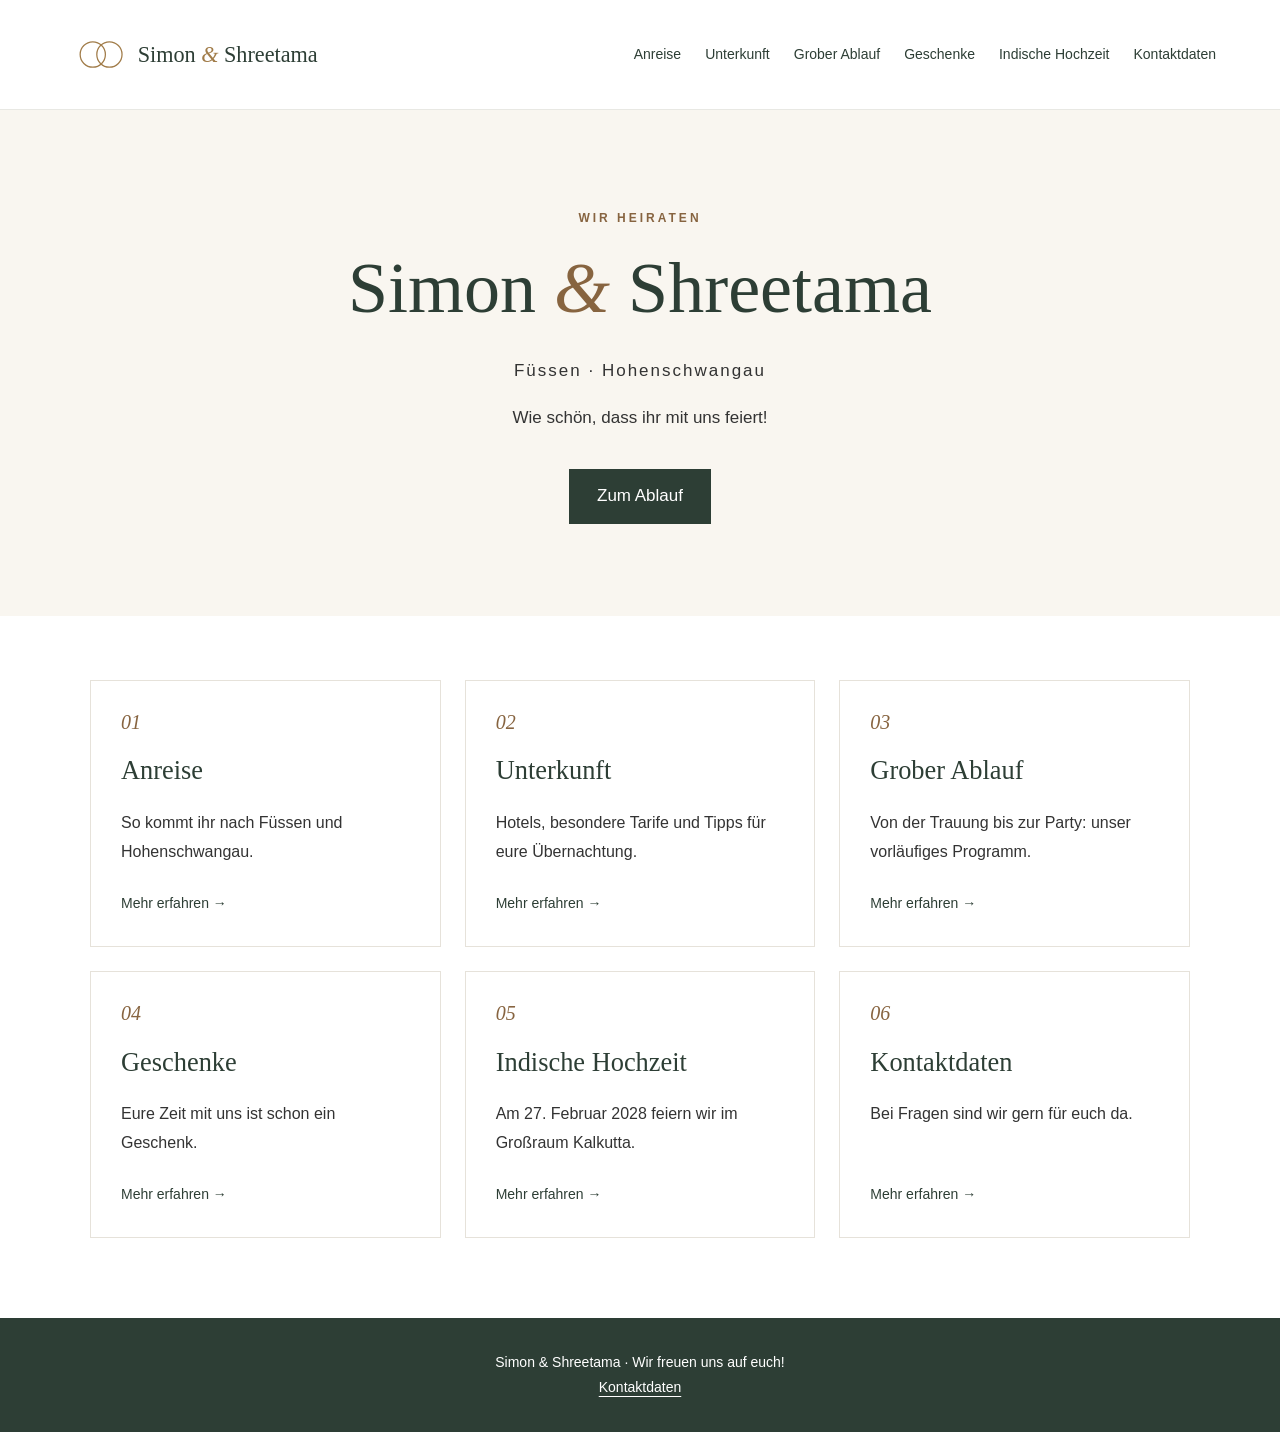
==== commit a20156a4: "Publish approved first-name wedding rings logo" ====
--- a/index.html
+++ b/index.html
@@ -1,5 +1,5 @@
 <!doctype html>
 <html lang="de"><head><meta charset="utf-8"><meta name="viewport" content="width=device-width, initial-scale=1"><meta name="description" content="Unsere Hochzeit – die Hochzeit von Simon und Shreetama"><title>Unsere Hochzeit | Simon &amp; Shreetama</title><link rel="stylesheet" href="style.css"></head><body>
 <a class="skip-link" href="#inhalt">Zum Inhalt</a>
-<header class="navbar"><a class="nav-logo" href="index.html" aria-label="Simon und Shreetama – Startseite"><img src="logo.svg" width="410" height="112" alt="Simon Kleinpaß &amp; Shreetama Mandal"></a><nav aria-label="Hauptnavigation"><ul class="nav-links"><li><a href="anreise.html">Anreise</a></li><li><a href="unterkunft.html">Unterkunft</a></li><li><a href="ablauf.html">Grober Ablauf</a></li><li><a href="geschenke.html">Geschenke</a></li><li><a href="indische-hochzeit.html">Indische Hochzeit</a></li><li><a href="kontakt.html">Kontaktdaten</a></li></ul></nav></header>
+<header class="navbar"><a class="nav-logo" href="index.html" aria-label="Simon und Shreetama – Startseite"><img src="logo.svg" width="650" height="160" alt="Simon &amp; Shreetama"></a><nav aria-label="Hauptnavigation"><ul class="nav-links"><li><a href="anreise.html">Anreise</a></li><li><a href="unterkunft.html">Unterkunft</a></li><li><a href="ablauf.html">Grober Ablauf</a></li><li><a href="geschenke.html">Geschenke</a></li><li><a href="indische-hochzeit.html">Indische Hochzeit</a></li><li><a href="kontakt.html">Kontaktdaten</a></li></ul></nav></header>
 <main id="inhalt"><section class="hero"><p class="eyebrow">Wir heiraten</p><h1>Simon <span>&amp;</span> Shreetama</h1><p class="hero-place">Füssen · Hohenschwangau</p><p>Wie schön, dass ihr mit uns feiert!</p><a class="btn" href="ablauf.html">Zum Ablauf</a></section><section class="container overview" aria-label="Informationen zur Hochzeit"><a class="card" href="anreise.html"><span class="number">01</span><h2>Anreise</h2><p>So kommt ihr nach Füssen und Hohenschwangau.</p><span class="more">Mehr erfahren →</span></a><a class="card" href="unterkunft.html"><span class="number">02</span><h2>Unterkunft</h2><p>Hotels, besondere Tarife und Tipps für eure Übernachtung.</p><span class="more">Mehr erfahren →</span></a><a class="card" href="ablauf.html"><span class="number">03</span><h2>Grober Ablauf</h2><p>Von der Trauung bis zur Party: unser vorläufiges Programm.</p><span class="more">Mehr erfahren →</span></a><a class="card" href="geschenke.html"><span class="number">04</span><h2>Geschenke</h2><p>Eure Zeit mit uns ist schon ein Geschenk.</p><span class="more">Mehr erfahren →</span></a><a class="card" href="indische-hochzeit.html"><span class="number">05</span><h2>Indische Hochzeit</h2><p>Am 27. Februar 2028 feiern wir im Großraum Kalkutta.</p><span class="more">Mehr erfahren →</span></a><a class="card" href="kontakt.html"><span class="number">06</span><h2>Kontaktdaten</h2><p>Bei Fragen sind wir gern für euch da.</p><span class="more">Mehr erfahren →</span></a></section></main><footer>Simon &amp; Shreetama · Wir freuen uns auf euch!<br><a href="kontakt.html">Kontaktdaten</a></footer></body></html>
--- a/style.css
+++ b/style.css
@@ -1,5 +1,5 @@
 :root{--green:#2d3e35;--gold:#876440;--cream:#f9f6f0;--text:#333}*{box-sizing:border-box}body{margin:0;background:#fff;color:var(--text);font:17px/1.8 Arial,sans-serif}a{color:var(--green);text-underline-offset:4px;overflow-wrap:anywhere}a:hover{color:var(--gold)}a:focus-visible{outline:3px solid var(--gold);outline-offset:5px}.skip-link{position:absolute;left:16px;top:-80px;background:white;padding:12px;z-index:10}.skip-link:focus{top:12px}.navbar{display:flex;align-items:center;justify-content:space-between;gap:28px;padding:22px 5%;border-bottom:1px solid #e8e8e3}.nav-logo{font:600 26px Georgia,serif;text-decoration:none;white-space:nowrap}.nav-links{display:flex;flex-wrap:wrap;gap:12px 24px;margin:0;padding:0;list-style:none}.nav-links a{font-size:14px;text-decoration:none;padding:8px 0;display:inline-block}.nav-links a[aria-current]{border-bottom:2px solid var(--gold)}h1,h2{font-family:Georgia,serif;font-weight:400;color:var(--green);line-height:1.2}h1{font-size:clamp(2.5rem,6vw,4.5rem);margin:12px 0 32px}h2{font-size:1.65rem}.eyebrow{text-transform:uppercase;letter-spacing:3px;font-size:12px;color:var(--gold);font-weight:bold}.hero{text-align:center;background:var(--cream);padding:86px 24px 92px}.hero h1{margin:16px 0 24px}.hero h1 span{font-style:italic;color:var(--gold)}.hero-place{letter-spacing:2px}.btn{display:inline-block;background:var(--green);color:white;text-decoration:none;padding:12px 28px;margin-top:18px}.btn:hover{background:#1f2c25;color:white}.container{width:min(1100px,90%);margin:auto}.overview{display:grid;grid-template-columns:repeat(3,minmax(0,1fr));gap:24px;padding:64px 0 80px}.card{border:1px solid #e6e2da;padding:30px;text-decoration:none;display:flex;flex-direction:column}.card:hover{background:var(--cream)}.card p{color:var(--text);font-size:16px;margin:0 0 24px}.number{font:italic 20px Georgia,serif;color:var(--gold)}.more{margin-top:auto;font-size:14px}.prose{max-width:780px;padding:64px 0 80px}.prose p{margin:0 0 24px}.prose h1{margin-bottom:40px}.note{color:#64543e;font-style:italic}.back{display:inline-block;margin-top:32px}footer{background:var(--green);color:white;text-align:center;padding:32px 20px;font-size:14px}footer a{color:white}@media(max-width:900px){.navbar{flex-direction:column;gap:10px}.nav-links{justify-content:center;gap:4px 18px}.overview{grid-template-columns:repeat(2,minmax(0,1fr))}}@media(max-width:560px){body{font-size:16px}.hero{padding:58px 20px}.overview{grid-template-columns:1fr;padding:36px 0 48px;gap:16px}.prose{padding:40px 0 56px}.card{padding:24px}.nav-links a{font-size:13px}}
-/* Full-name wedding wordmark: cross and lotus. */
+/* Wedding wordmark: first names and interlocking rings. */
 .nav-logo{display:block;flex:0 0 auto;line-height:0;white-space:normal;max-width:100%}
 .nav-logo img{display:block;width:328px;max-width:100%;height:auto}
 .navbar{flex-wrap:wrap;justify-content:space-between;padding-top:14px;padding-bottom:14px;gap:16px 28px}
